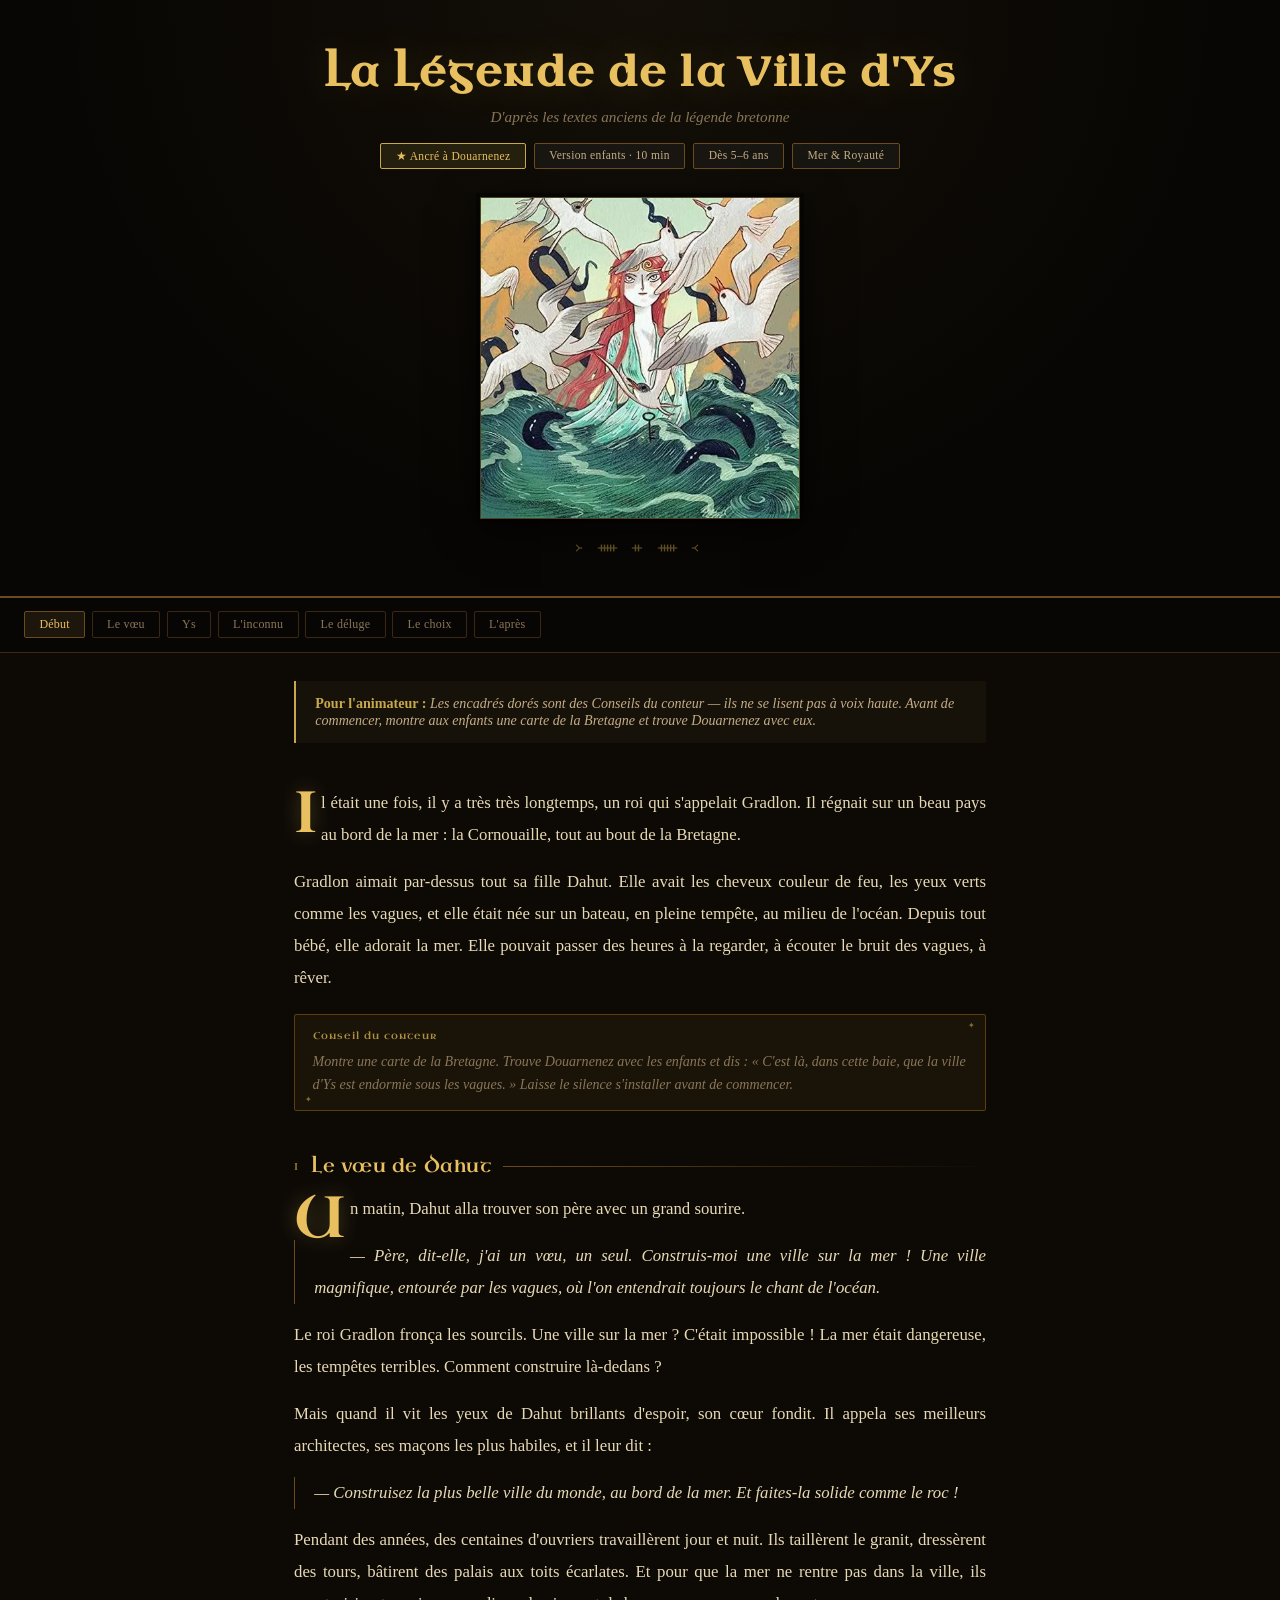
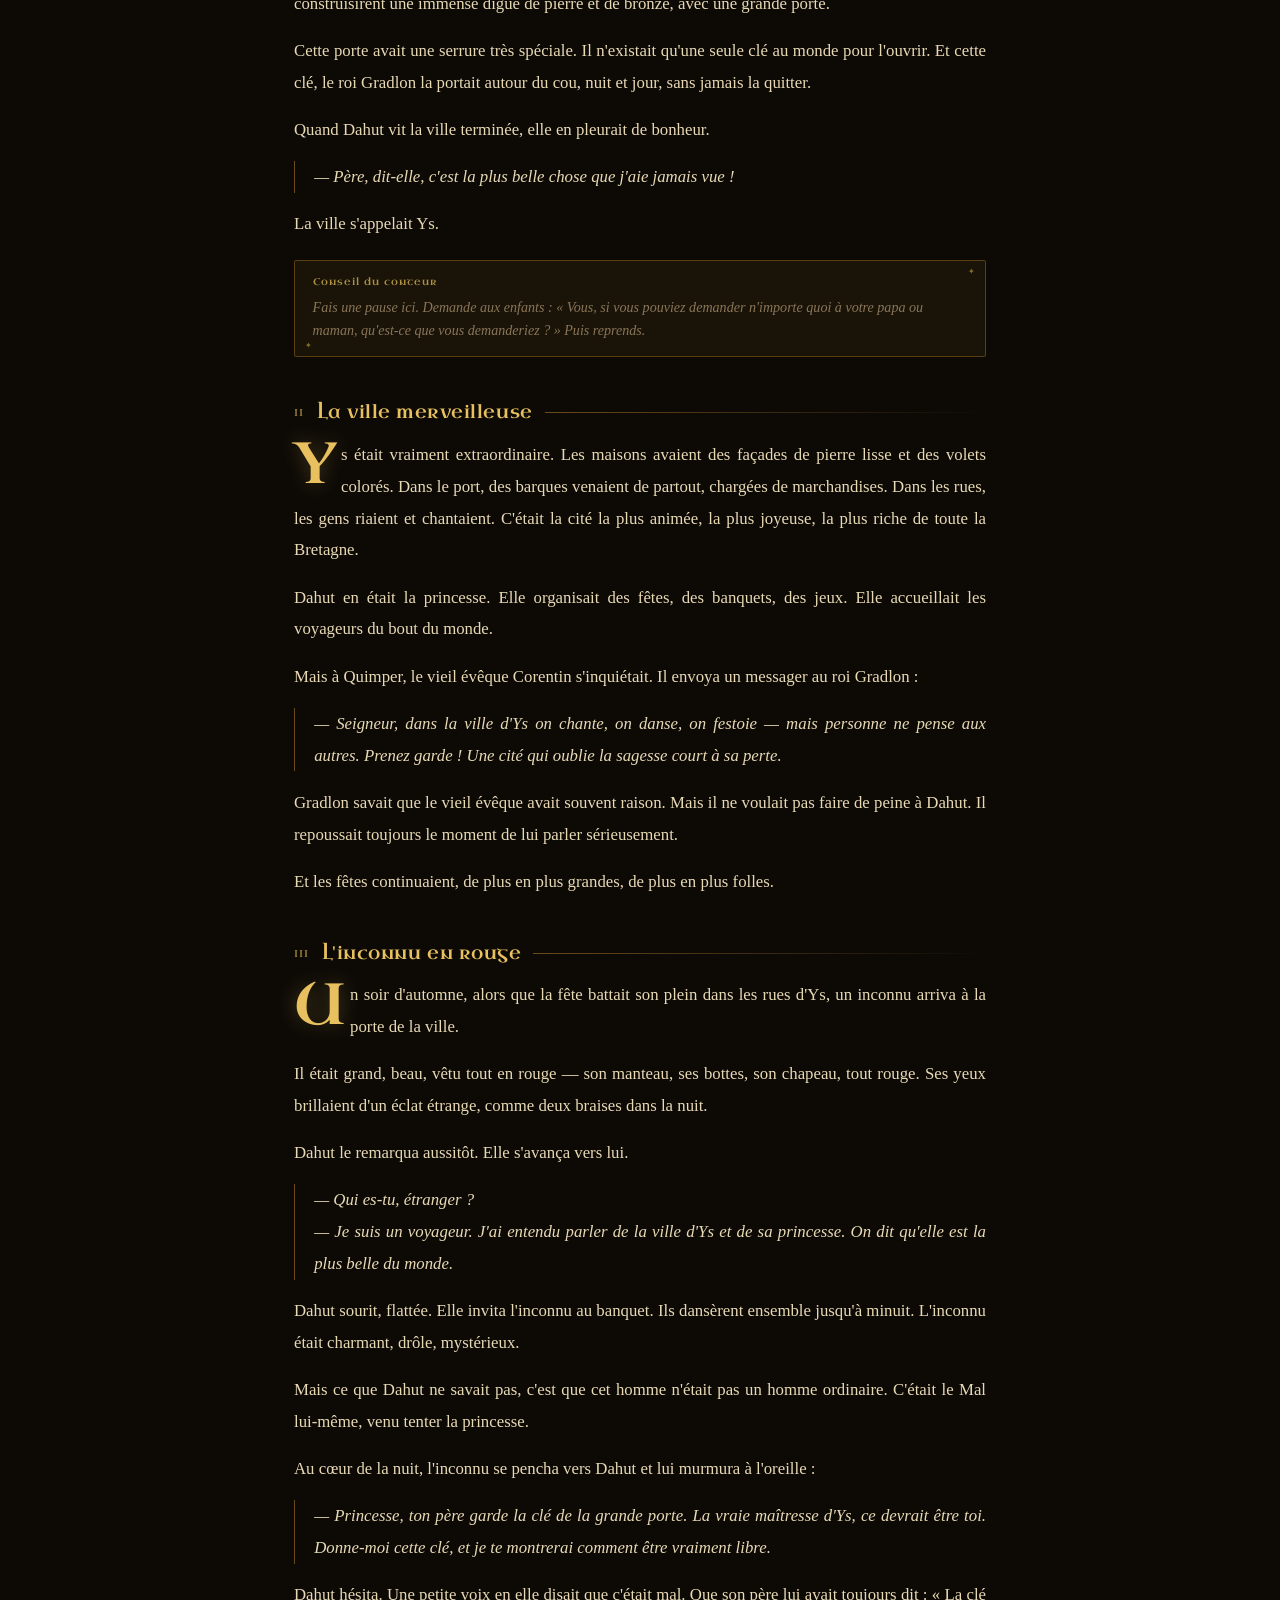
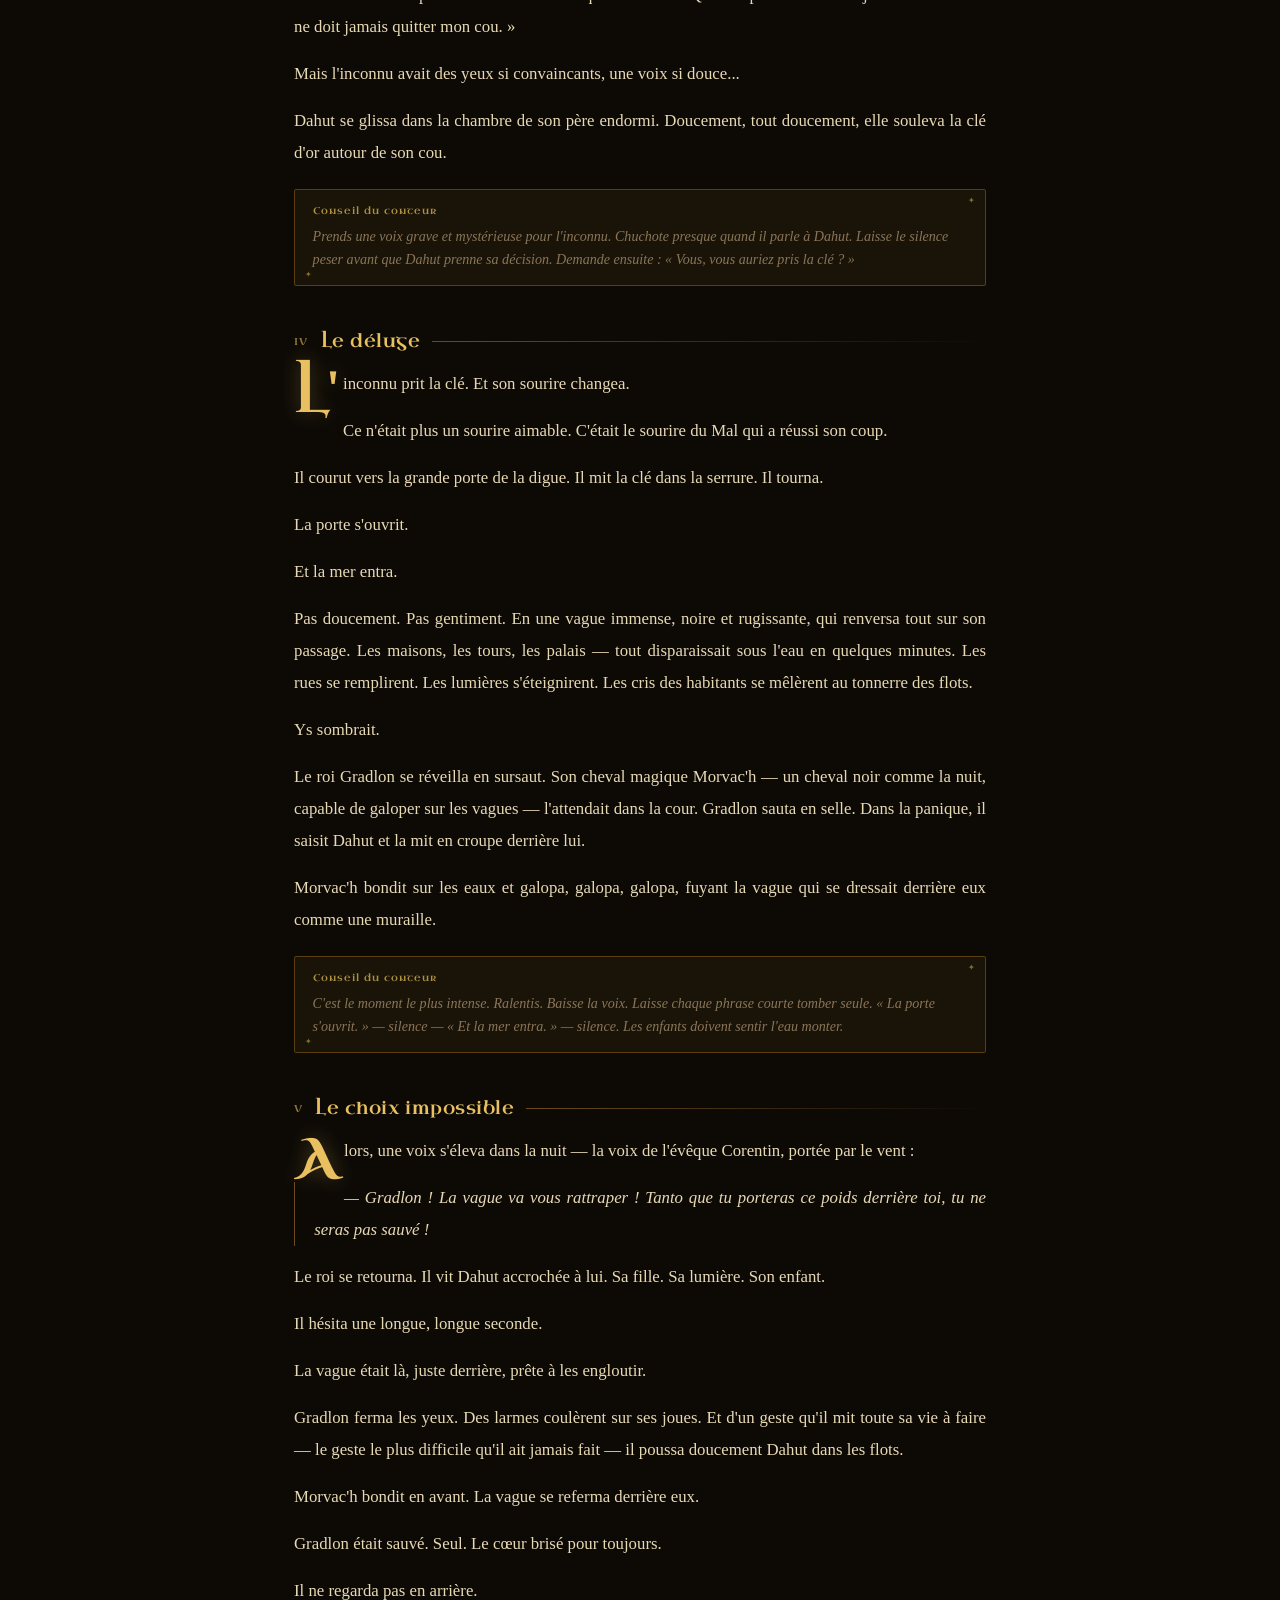
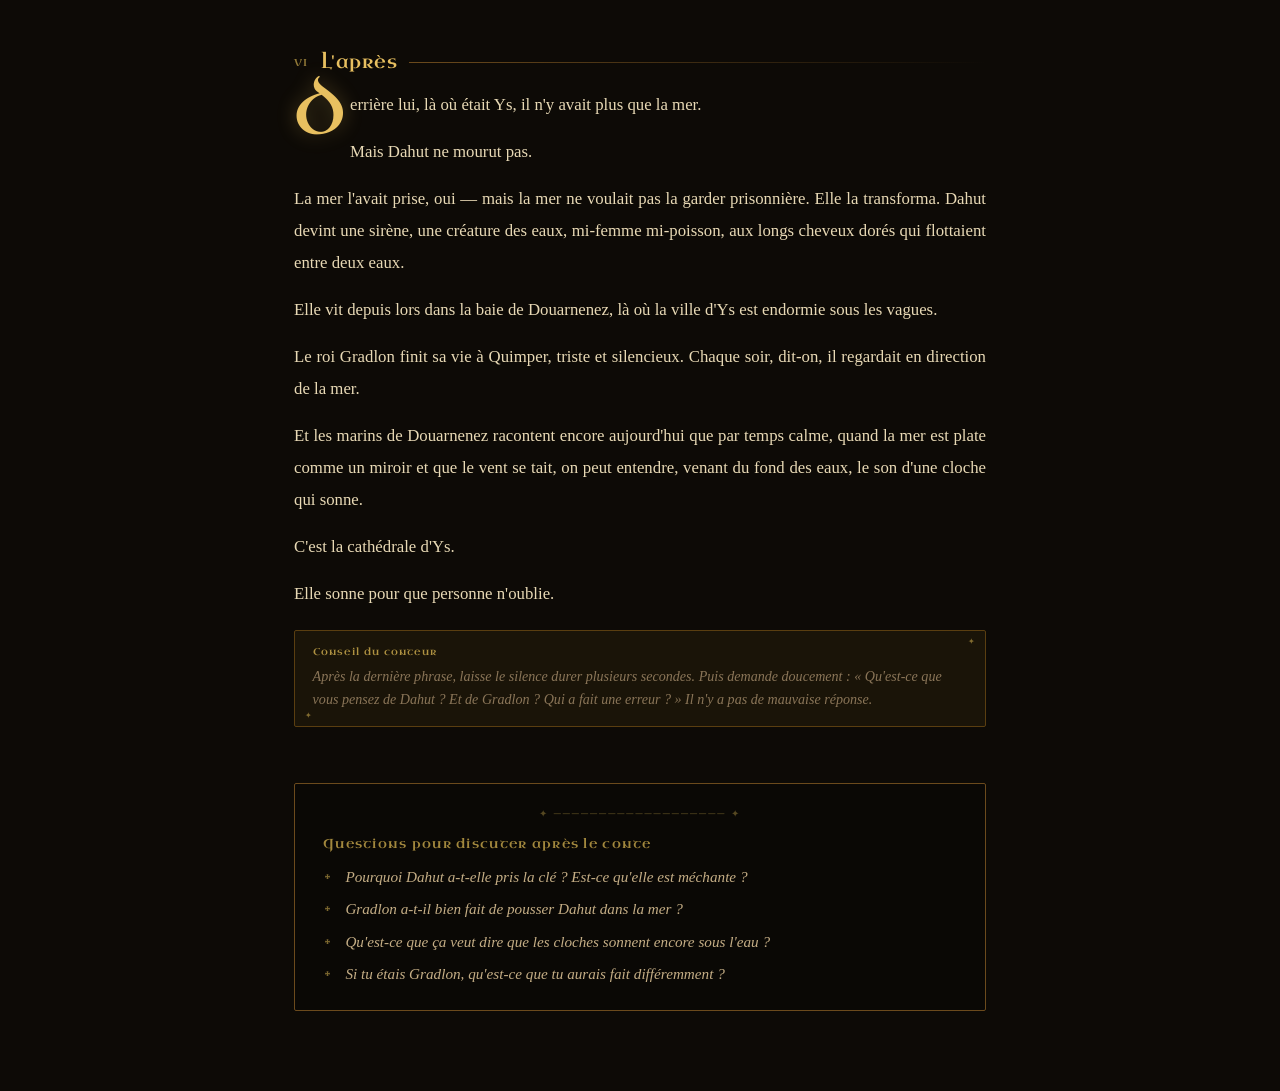
==== cite_ys.html @ 17db757d "rename files" ====
<!DOCTYPE html>
<html lang="fr">
<head>
<meta charset="UTF-8">
<meta name="viewport" content="width=device-width, initial-scale=1.0">
<title>La Légende de la Ville d'Ys — Version enfants</title>
<link rel="stylesheet" href="css/conte.css">
</head>
<body>

<div class="progress-bar" id="progress"></div>

<div class="hero">
  <div class="hero-inner">
    <h1>La Légende de la Ville d'Ys</h1>
    <p class="hero-sub">D'après les textes anciens de la légende bretonne</p>
    <div class="badges">
      <span class="badge local">★ Ancré à Douarnenez</span>
      <span class="badge">Version enfants · 10 min</span>
      <span class="badge">Dès 5–6 ans</span>
      <span class="badge">Mer &amp; Royauté</span>
    </div>
    <img class="hero-illus" src="images/ys.jpg" alt="Dahut, princesse d'Ys">
  </div>
</div>

<nav class="nav-chapitres" id="nav">
  <button class="nav-btn active" onclick="scrollTo(0,0)">Début</button>
  <button class="nav-btn" onclick="scrollToId('ch1')">Le vœu</button>
  <button class="nav-btn" onclick="scrollToId('ch2')">Ys</button>
  <button class="nav-btn" onclick="scrollToId('ch3')">L'inconnu</button>
  <button class="nav-btn" onclick="scrollToId('ch4')">Le déluge</button>
  <button class="nav-btn" onclick="scrollToId('ch5')">Le choix</button>
  <button class="nav-btn" onclick="scrollToId('ch6')">L'après</button>
</nav>

<div class="main">

  <div class="info-anim">
    <strong>Pour l'animateur :</strong> Les encadrés dorés sont des <em>Conseils du conteur</em> — ils ne se lisent pas à voix haute. Avant de commencer, montre aux enfants une carte de la Bretagne et trouve Douarnenez avec eux.
  </div>

  <!-- ── Intro ── -->
  <div class="chapitre" id="ch0">
    <div class="texte">
      <p>Il était une fois, il y a très très longtemps, un roi qui s'appelait Gradlon. Il régnait sur un beau pays au bord de la mer : la Cornouaille, tout au bout de la Bretagne.</p>
      <p>Gradlon aimait par-dessus tout sa fille Dahut. Elle avait les cheveux couleur de feu, les yeux verts comme les vagues, et elle était née sur un bateau, en pleine tempête, au milieu de l'océan. Depuis tout bébé, elle adorait la mer. Elle pouvait passer des heures à la regarder, à écouter le bruit des vagues, à rêver.</p>
    </div>
    <div class="conseil-conteur">
      <div class="conseil-label">Conseil du conteur</div>
      <p class="conseil-texte">Montre une carte de la Bretagne. Trouve Douarnenez avec les enfants et dis : « C'est là, dans cette baie, que la ville d'Ys est endormie sous les vagues. » Laisse le silence s'installer avant de commencer.</p>
    </div>
  </div>

  <!-- ── Ch 1 ── -->
  <div class="chapitre" id="ch1">
    <div class="chapitre-header">
      <span class="chapitre-num">I</span>
      <span class="chapitre-titre">Le vœu de Dahut</span>
      <span class="chapitre-ligne"></span>
    </div>
    <div class="texte">
      <p>Un matin, Dahut alla trouver son père avec un grand sourire.</p>
      <p class="dialogue">— Père, dit-elle, j'ai un vœu, un seul. Construis-moi une ville sur la mer ! Une ville magnifique, entourée par les vagues, où l'on entendrait toujours le chant de l'océan.</p>
      <p>Le roi Gradlon fronça les sourcils. Une ville sur la mer ? C'était impossible ! La mer était dangereuse, les tempêtes terribles. Comment construire là-dedans ?</p>
      <p>Mais quand il vit les yeux de Dahut brillants d'espoir, son cœur fondit. Il appela ses meilleurs architectes, ses maçons les plus habiles, et il leur dit :</p>
      <p class="dialogue">— Construisez la plus belle ville du monde, au bord de la mer. Et faites-la solide comme le roc !</p>
      <p>Pendant des années, des centaines d'ouvriers travaillèrent jour et nuit. Ils taillèrent le granit, dressèrent des tours, bâtirent des palais aux toits écarlates. Et pour que la mer ne rentre pas dans la ville, ils construisirent une immense digue de pierre et de bronze, avec une grande porte.</p>
      <p>Cette porte avait une serrure très spéciale. Il n'existait qu'une seule clé au monde pour l'ouvrir. Et cette clé, le roi Gradlon la portait autour du cou, nuit et jour, sans jamais la quitter.</p>
      <p>Quand Dahut vit la ville terminée, elle en pleurait de bonheur.</p>
      <p class="dialogue">— Père, dit-elle, c'est la plus belle chose que j'aie jamais vue !</p>
      <p>La ville s'appelait Ys.</p>
    </div>
    <div class="conseil-conteur">
      <div class="conseil-label">Conseil du conteur</div>
      <p class="conseil-texte">Fais une pause ici. Demande aux enfants : « Vous, si vous pouviez demander n'importe quoi à votre papa ou maman, qu'est-ce que vous demanderiez ? » Puis reprends.</p>
    </div>
  </div>

  <!-- ── Ch 2 ── -->
  <div class="chapitre" id="ch2">
    <div class="chapitre-header">
      <span class="chapitre-num">II</span>
      <span class="chapitre-titre">La ville merveilleuse</span>
      <span class="chapitre-ligne"></span>
    </div>
    <div class="texte">
      <p>Ys était vraiment extraordinaire. Les maisons avaient des façades de pierre lisse et des volets colorés. Dans le port, des barques venaient de partout, chargées de marchandises. Dans les rues, les gens riaient et chantaient. C'était la cité la plus animée, la plus joyeuse, la plus riche de toute la Bretagne.</p>
      <p>Dahut en était la princesse. Elle organisait des fêtes, des banquets, des jeux. Elle accueillait les voyageurs du bout du monde.</p>
      <p>Mais à Quimper, le vieil évêque Corentin s'inquiétait. Il envoya un messager au roi Gradlon :</p>
      <p class="dialogue">— Seigneur, dans la ville d'Ys on chante, on danse, on festoie — mais personne ne pense aux autres. Prenez garde ! Une cité qui oublie la sagesse court à sa perte.</p>
      <p>Gradlon savait que le vieil évêque avait souvent raison. Mais il ne voulait pas faire de peine à Dahut. Il repoussait toujours le moment de lui parler sérieusement.</p>
      <p>Et les fêtes continuaient, de plus en plus grandes, de plus en plus folles.</p>
    </div>
  </div>

  <!-- ── Ch 3 ── -->
  <div class="chapitre" id="ch3">
    <div class="chapitre-header">
      <span class="chapitre-num">III</span>
      <span class="chapitre-titre">L'inconnu en rouge</span>
      <span class="chapitre-ligne"></span>
    </div>
    <div class="texte">
      <p>Un soir d'automne, alors que la fête battait son plein dans les rues d'Ys, un inconnu arriva à la porte de la ville.</p>
      <p>Il était grand, beau, vêtu tout en rouge — son manteau, ses bottes, son chapeau, tout rouge. Ses yeux brillaient d'un éclat étrange, comme deux braises dans la nuit.</p>
      <p>Dahut le remarqua aussitôt. Elle s'avança vers lui.</p>
      <p class="dialogue">— Qui es-tu, étranger ?<br>— Je suis un voyageur. J'ai entendu parler de la ville d'Ys et de sa princesse. On dit qu'elle est la plus belle du monde.</p>
      <p>Dahut sourit, flattée. Elle invita l'inconnu au banquet. Ils dansèrent ensemble jusqu'à minuit. L'inconnu était charmant, drôle, mystérieux.</p>
      <p>Mais ce que Dahut ne savait pas, c'est que cet homme n'était pas un homme ordinaire. C'était le Mal lui-même, venu tenter la princesse.</p>
      <p>Au cœur de la nuit, l'inconnu se pencha vers Dahut et lui murmura à l'oreille :</p>
      <p class="dialogue">— Princesse, ton père garde la clé de la grande porte. La vraie maîtresse d'Ys, ce devrait être toi. Donne-moi cette clé, et je te montrerai comment être vraiment libre.</p>
      <p>Dahut hésita. Une petite voix en elle disait que c'était mal. Que son père lui avait toujours dit : « La clé ne doit jamais quitter mon cou. »</p>
      <p>Mais l'inconnu avait des yeux si convaincants, une voix si douce...</p>
      <p>Dahut se glissa dans la chambre de son père endormi. Doucement, tout doucement, elle souleva la clé d'or autour de son cou.</p>
    </div>
    <div class="conseil-conteur">
      <div class="conseil-label">Conseil du conteur</div>
      <p class="conseil-texte">Prends une voix grave et mystérieuse pour l'inconnu. Chuchote presque quand il parle à Dahut. Laisse le silence peser avant que Dahut prenne sa décision. Demande ensuite : « Vous, vous auriez pris la clé ? »</p>
    </div>
  </div>

  <!-- ── Ch 4 ── -->
  <div class="chapitre" id="ch4">
    <div class="chapitre-header">
      <span class="chapitre-num">IV</span>
      <span class="chapitre-titre">Le déluge</span>
      <span class="chapitre-ligne"></span>
    </div>
    <div class="texte">
      <p>L'inconnu prit la clé. Et son sourire changea.</p>
      <p>Ce n'était plus un sourire aimable. C'était le sourire du Mal qui a réussi son coup.</p>
      <p>Il courut vers la grande porte de la digue. Il mit la clé dans la serrure. Il tourna.</p>
      <p>La porte s'ouvrit.</p>
      <p>Et la mer entra.</p>
      <p>Pas doucement. Pas gentiment. En une vague immense, noire et rugissante, qui renversa tout sur son passage. Les maisons, les tours, les palais — tout disparaissait sous l'eau en quelques minutes. Les rues se remplirent. Les lumières s'éteignirent. Les cris des habitants se mêlèrent au tonnerre des flots.</p>
      <p>Ys sombrait.</p>
      <p>Le roi Gradlon se réveilla en sursaut. Son cheval magique Morvac'h — un cheval noir comme la nuit, capable de galoper sur les vagues — l'attendait dans la cour. Gradlon sauta en selle. Dans la panique, il saisit Dahut et la mit en croupe derrière lui.</p>
      <p>Morvac'h bondit sur les eaux et galopa, galopa, galopa, fuyant la vague qui se dressait derrière eux comme une muraille.</p>
    </div>
    <div class="conseil-conteur">
      <div class="conseil-label">Conseil du conteur</div>
      <p class="conseil-texte">C'est le moment le plus intense. Ralentis. Baisse la voix. Laisse chaque phrase courte tomber seule. « La porte s'ouvrit. » — silence — « Et la mer entra. » — silence. Les enfants doivent sentir l'eau monter.</p>
    </div>
  </div>

  <!-- ── Ch 5 ── -->
  <div class="chapitre" id="ch5">
    <div class="chapitre-header">
      <span class="chapitre-num">V</span>
      <span class="chapitre-titre">Le choix impossible</span>
      <span class="chapitre-ligne"></span>
    </div>
    <div class="texte">
      <p>Alors, une voix s'éleva dans la nuit — la voix de l'évêque Corentin, portée par le vent :</p>
      <p class="dialogue">— Gradlon ! La vague va vous rattraper ! Tanto que tu porteras ce poids derrière toi, tu ne seras pas sauvé !</p>
      <p>Le roi se retourna. Il vit Dahut accrochée à lui. Sa fille. Sa lumière. Son enfant.</p>
      <p>Il hésita une longue, longue seconde.</p>
      <p>La vague était là, juste derrière, prête à les engloutir.</p>
      <p>Gradlon ferma les yeux. Des larmes coulèrent sur ses joues. Et d'un geste qu'il mit toute sa vie à faire — le geste le plus difficile qu'il ait jamais fait — il poussa doucement Dahut dans les flots.</p>
      <p>Morvac'h bondit en avant. La vague se referma derrière eux.</p>
      <p>Gradlon était sauvé. Seul. Le cœur brisé pour toujours.</p>
      <p>Il ne regarda pas en arrière.</p>
    </div>
  </div>

  <!-- ── Ch 6 ── -->
  <div class="chapitre" id="ch6">
    <div class="chapitre-header">
      <span class="chapitre-num">VI</span>
      <span class="chapitre-titre">L'après</span>
      <span class="chapitre-ligne"></span>
    </div>
    <div class="texte">
      <p>Derrière lui, là où était Ys, il n'y avait plus que la mer.</p>
      <p>Mais Dahut ne mourut pas.</p>
      <p>La mer l'avait prise, oui — mais la mer ne voulait pas la garder prisonnière. Elle la transforma. Dahut devint une sirène, une créature des eaux, mi-femme mi-poisson, aux longs cheveux dorés qui flottaient entre deux eaux.</p>
      <p>Elle vit depuis lors dans la baie de Douarnenez, là où la ville d'Ys est endormie sous les vagues.</p>
      <p>Le roi Gradlon finit sa vie à Quimper, triste et silencieux. Chaque soir, dit-on, il regardait en direction de la mer.</p>
      <p>Et les marins de Douarnenez racontent encore aujourd'hui que par temps calme, quand la mer est plate comme un miroir et que le vent se tait, on peut entendre, venant du fond des eaux, le son d'une cloche qui sonne.</p>
      <p>C'est la cathédrale d'Ys.</p>
      <p>Elle sonne pour que personne n'oublie.</p>
    </div>
    <div class="conseil-conteur">
      <div class="conseil-label">Conseil du conteur</div>
      <p class="conseil-texte">Après la dernière phrase, laisse le silence durer plusieurs secondes. Puis demande doucement : « Qu'est-ce que vous pensez de Dahut ? Et de Gradlon ? Qui a fait une erreur ? » Il n'y a pas de mauvaise réponse.</p>
    </div>
  </div>

  <!-- ── Questions ── -->
  <div class="fin-bloc">
    <div class="fin-titre">Questions pour discuter après le conte</div>
    <ul class="fin-questions">
      <li>Pourquoi Dahut a-t-elle pris la clé ? Est-ce qu'elle est méchante ?</li>
      <li>Gradlon a-t-il bien fait de pousser Dahut dans la mer ?</li>
      <li>Qu'est-ce que ça veut dire que les cloches sonnent encore sous l'eau ?</li>
      <li>Si tu étais Gradlon, qu'est-ce que tu aurais fait différemment ?</li>
    </ul>
  </div>

</div>

<script>
  // Barre de progression
  window.addEventListener('scroll', () => {
    const el = document.documentElement;
    const pct = el.scrollTop / (el.scrollHeight - el.clientHeight) * 100;
    document.getElementById('progress').style.width = pct + '%';
  });

  // Apparition des chapitres au scroll
  const obs = new IntersectionObserver(entries => {
    entries.forEach(e => { if (e.isIntersecting) e.target.classList.add('visible'); });
  }, { threshold: 0.1 });
  document.querySelectorAll('.chapitre').forEach(el => obs.observe(el));

  // Navigation
  function scrollToId(id) {
    document.getElementById(id)?.scrollIntoView({ behavior: 'smooth', block: 'start' });
  }

  // Mise en surbrillance du chapitre actif dans la nav
  const chapitres = document.querySelectorAll('.chapitre');
  const navBtns = document.querySelectorAll('.nav-btn');
  const chapIds = ['ch0','ch1','ch2','ch3','ch4','ch5','ch6'];

  window.addEventListener('scroll', () => {
    let current = 0;
    chapitres.forEach((ch, i) => {
      if (ch.getBoundingClientRect().top < window.innerHeight / 2) current = i;
    });
    navBtns.forEach((b, i) => b.classList.toggle('active', i === current));
  });
</script>
</body>
</html>
---- css/conte.css ----
@import url('https://fonts.googleapis.com/css2?family=Uncial+Antiqua&family=IM+Fell+English:ital@0;1&display=swap');

:root {
  --fond:        #0D0A06;
  --fond-page:   #13100B;
  --parchemin:   #E8D9B5;
  --parchemin-2: #C4AD85;
  --parchemin-3: #8A7558;
  --or:          #C9A84C;
  --or-vif:      #E8C060;
  --rouge:       #8B2222;
  --bordure:     #3A2810;
  --bordure-or:  #6B4A1C;
  --conseil-fond:#1A1408;
  --conseil-bord:#5A3E10;
}

* { box-sizing: border-box; margin: 0; padding: 0; }

body {
  font-family: 'IM Fell English', Georgia, serif;
  background: var(--fond);
  color: var(--parchemin);
  min-height: 100vh;
}

/* ── En-tête / Hero ── */
.hero {
  background: #080604;
  padding: 3rem 2rem 2.5rem;
  text-align: center;
  position: relative;
  border-bottom: 2px solid var(--bordure-or);
}
.hero::before {
  content: '';
  position: absolute;
  inset: 0;
  background:
    radial-gradient(ellipse at 50% 0%, rgba(201,168,76,0.06) 0%, transparent 65%);
  pointer-events: none;
}
.hero::after {
  content: '᚛ ᚔ ᚑ ᚔ ᚜';
  display: block;
  margin-top: 1.25rem;
  font-size: 14px;
  letter-spacing: 6px;
  color: var(--or);
  opacity: 0.5;
}
.hero-inner { position: relative; z-index: 1; }
.hero h1 {
  font-family: 'Uncial Antiqua', serif;
  font-size: clamp(1.5rem, 4vw, 2.5rem);
  color: var(--or-vif);
  letter-spacing: 0.06em;
  line-height: 1.25;
  margin-bottom: .6rem;
  text-shadow: 0 0 40px rgba(232,192,96,0.2);
}
.hero-sub {
  font-family: 'IM Fell English', serif;
  font-style: italic;
  font-size: .95rem;
  color: var(--parchemin-3);
  margin-bottom: 1.1rem;
}
.badges {
  display: flex;
  gap: .5rem;
  justify-content: center;
  flex-wrap: wrap;
}
.badge {
  font-family: 'IM Fell English', serif;
  font-size: .72rem;
  padding: .3rem .9rem;
  border-radius: 2px;
  background: rgba(255,255,255,0.04);
  color: var(--parchemin-2);
  border: 1px solid var(--bordure-or);
  letter-spacing: 0.03em;
}
.badge.local {
  background: rgba(201,168,76,0.12);
  border-color: var(--or);
  color: var(--or-vif);
}

/* ── Illustration hero ── */
.hero-illus {
  display: block;
  width: min(320px, 80vw);
  margin: 1.75rem auto 0;
  border: 1px solid rgba(201,168,76,0.35);
  box-shadow: 0 8px 40px rgba(0,0,0,0.7), 0 0 0 4px rgba(0,0,0,0.4);
}

/* ── Navigation chapitres ── */
.nav-chapitres {
  display: flex;
  gap: .4rem;
  padding: .85rem 1.5rem;
  overflow-x: auto;
  background: #080604;
  border-bottom: 1px solid var(--bordure);
  scrollbar-width: none;
}
.nav-chapitres::-webkit-scrollbar { display: none; }
.nav-btn {
  flex-shrink: 0;
  font-family: 'IM Fell English', serif;
  font-size: .75rem;
  padding: .3rem .9rem;
  border: 1px solid var(--bordure);
  border-radius: 2px;
  background: transparent;
  color: var(--parchemin-3);
  cursor: pointer;
  transition: all .2s;
  white-space: nowrap;
  letter-spacing: 0.02em;
}
.nav-btn:hover, .nav-btn.active {
  background: rgba(201,168,76,0.1);
  color: var(--or-vif);
  border-color: var(--bordure-or);
}

/* ── Contenu ── */
.main {
  max-width: 740px;
  margin: 0 auto;
  padding: 0 1.5rem 5rem;
}

/* ── Info animateur ── */
.info-anim {
  margin: 1.75rem 0;
  padding: .9rem 1.2rem;
  background: rgba(201,168,76,0.05);
  border-left: 2px solid var(--or);
  font-size: .88rem;
  color: var(--parchemin-2);
  font-style: italic;
}
.info-anim strong { font-style: normal; color: var(--or); font-weight: 600; }

/* ── Chapitres ── */
.chapitre {
  margin-top: 2.75rem;
  scroll-margin-top: 1rem;
  opacity: 0;
  transform: translateY(14px);
  transition: opacity .55s ease, transform .55s ease;
}
.chapitre.visible { opacity: 1; transform: translateY(0); }

.chapitre-header {
  display: flex;
  align-items: center;
  gap: .75rem;
  margin-bottom: .9rem;
}
.chapitre-num {
  font-family: 'Uncial Antiqua', serif;
  font-size: .65rem;
  color: var(--or);
  letter-spacing: .12em;
  text-transform: uppercase;
  white-space: nowrap;
  opacity: 0.7;
}
.chapitre-titre {
  font-family: 'Uncial Antiqua', serif;
  font-size: 1.1rem;
  color: var(--or-vif);
  letter-spacing: .03em;
}
.chapitre-ligne {
  flex: 1;
  height: 1px;
  background: linear-gradient(to right, var(--bordure-or), transparent);
}

/* ── Texte du conte ── */
.texte p {
  font-size: 1.05rem;
  line-height: 1.9;
  color: var(--parchemin);
  margin-bottom: .95rem;
  text-align: justify;
}
.texte p:first-child::first-letter {
  float: left;
  font-family: 'Uncial Antiqua', serif;
  font-size: 3.6rem;
  line-height: .75;
  color: var(--or-vif);
  margin-right: .07em;
  margin-top: .08em;
  text-shadow: 0 0 20px rgba(232,192,96,0.3);
}
.dialogue {
  padding-left: 1.2rem;
  border-left: 1px solid var(--bordure-or);
  font-style: italic;
  color: var(--parchemin-2);
  margin: .4rem 0;
}

/* ── Conseil du conteur ── */
.conseil-conteur {
  margin: 1.25rem 0 .5rem;
  padding: .9rem 1.1rem;
  background: var(--conseil-fond);
  border: 1px solid var(--conseil-bord);
  border-radius: 2px;
  position: relative;
}
.conseil-conteur::before,
.conseil-conteur::after {
  content: '✦';
  position: absolute;
  color: var(--or);
  font-size: 8px;
  opacity: 0.6;
}
.conseil-conteur::before { top: 6px; right: 10px; }
.conseil-conteur::after  { bottom: 6px; left: 10px; }

.conseil-label {
  font-family: 'Uncial Antiqua', serif;
  font-size: .65rem;
  letter-spacing: .1em;
  color: var(--or);
  margin-bottom: .45rem;
  opacity: 0.85;
}
.conseil-texte {
  font-size: .88rem;
  line-height: 1.65;
  color: var(--parchemin-3);
  font-style: italic;
}

/* ── Fin / questions ── */
.fin-bloc {
  margin-top: 3.5rem;
  padding: 1.5rem 1.75rem;
  background: #0A0805;
  border: 1px solid var(--bordure-or);
  border-radius: 2px;
  position: relative;
}
.fin-bloc::before {
  content: '✦ ─────────────────── ✦';
  display: block;
  text-align: center;
  color: var(--or);
  font-size: 10px;
  letter-spacing: 2px;
  opacity: 0.4;
  margin-bottom: 1rem;
}
.fin-titre {
  font-family: 'Uncial Antiqua', serif;
  font-size: .8rem;
  letter-spacing: .1em;
  color: var(--or);
  margin-bottom: .8rem;
  opacity: 0.8;
}
.fin-questions {
  list-style: none;
  display: flex;
  flex-direction: column;
  gap: .55rem;
}
.fin-questions li {
  font-size: .95rem;
  line-height: 1.55;
  padding-left: 1.4rem;
  position: relative;
  color: var(--parchemin-2);
  font-style: italic;
}
.fin-questions li::before {
  content: '᛭';
  position: absolute;
  left: 0;
  color: var(--or);
  opacity: 0.6;
  font-style: normal;
}

/* ── Barre de progression ── */
.progress-bar {
  position: fixed;
  top: 0; left: 0;
  height: 2px;
  background: linear-gradient(to right, var(--bordure-or), var(--or-vif), var(--bordure-or));
  transition: width .1s;
  z-index: 100;
}
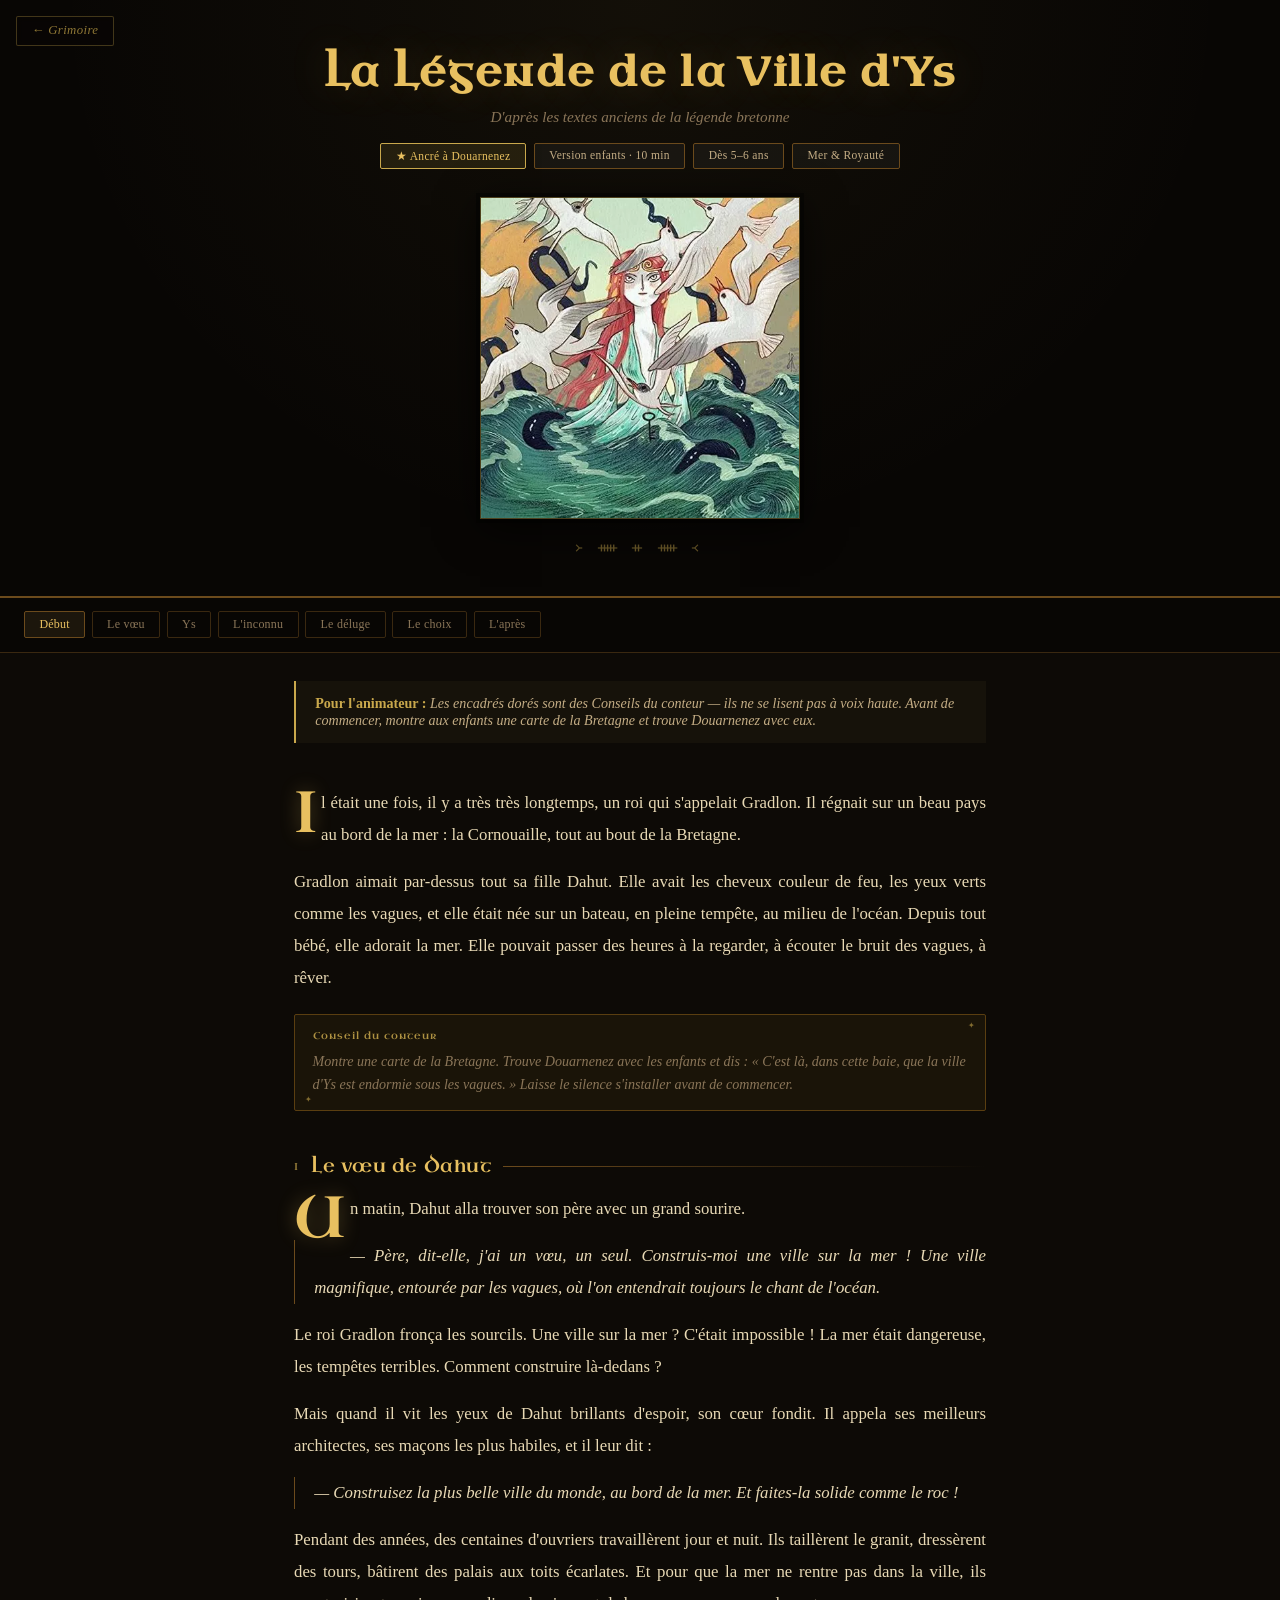
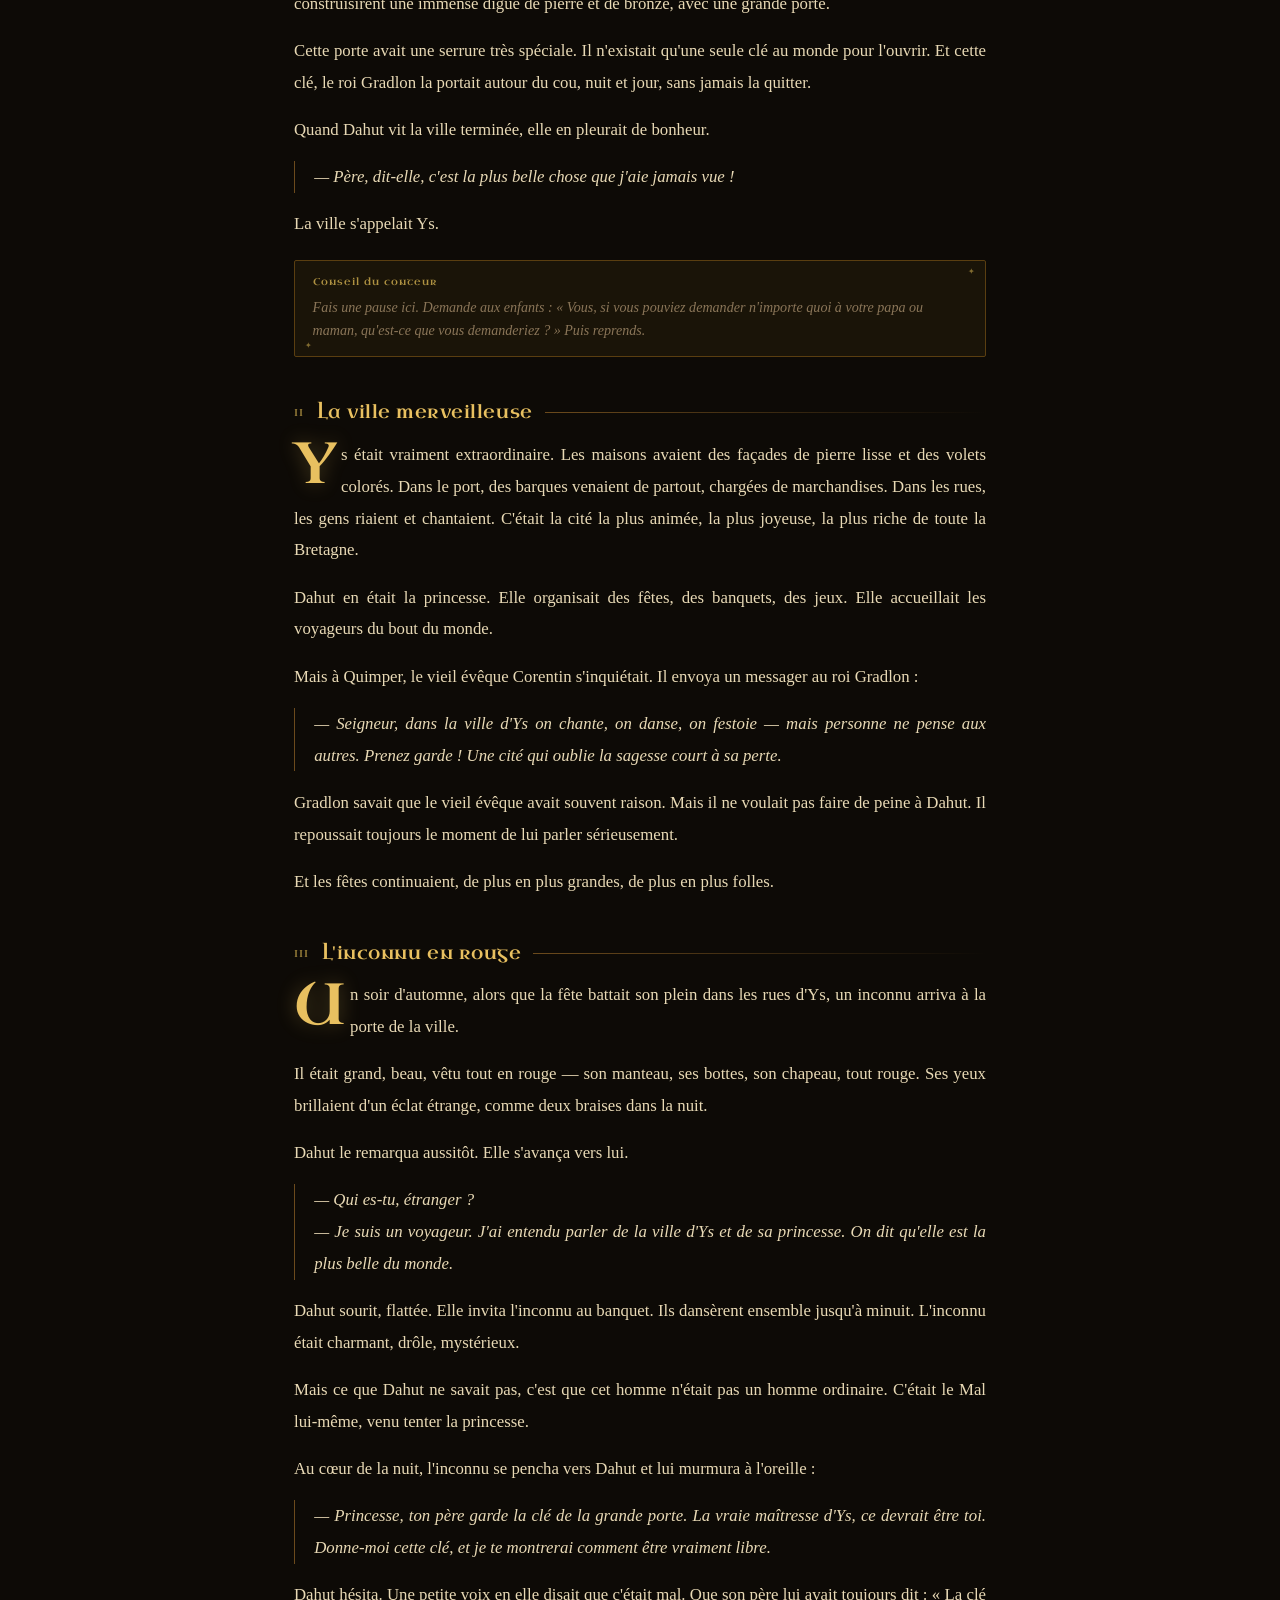
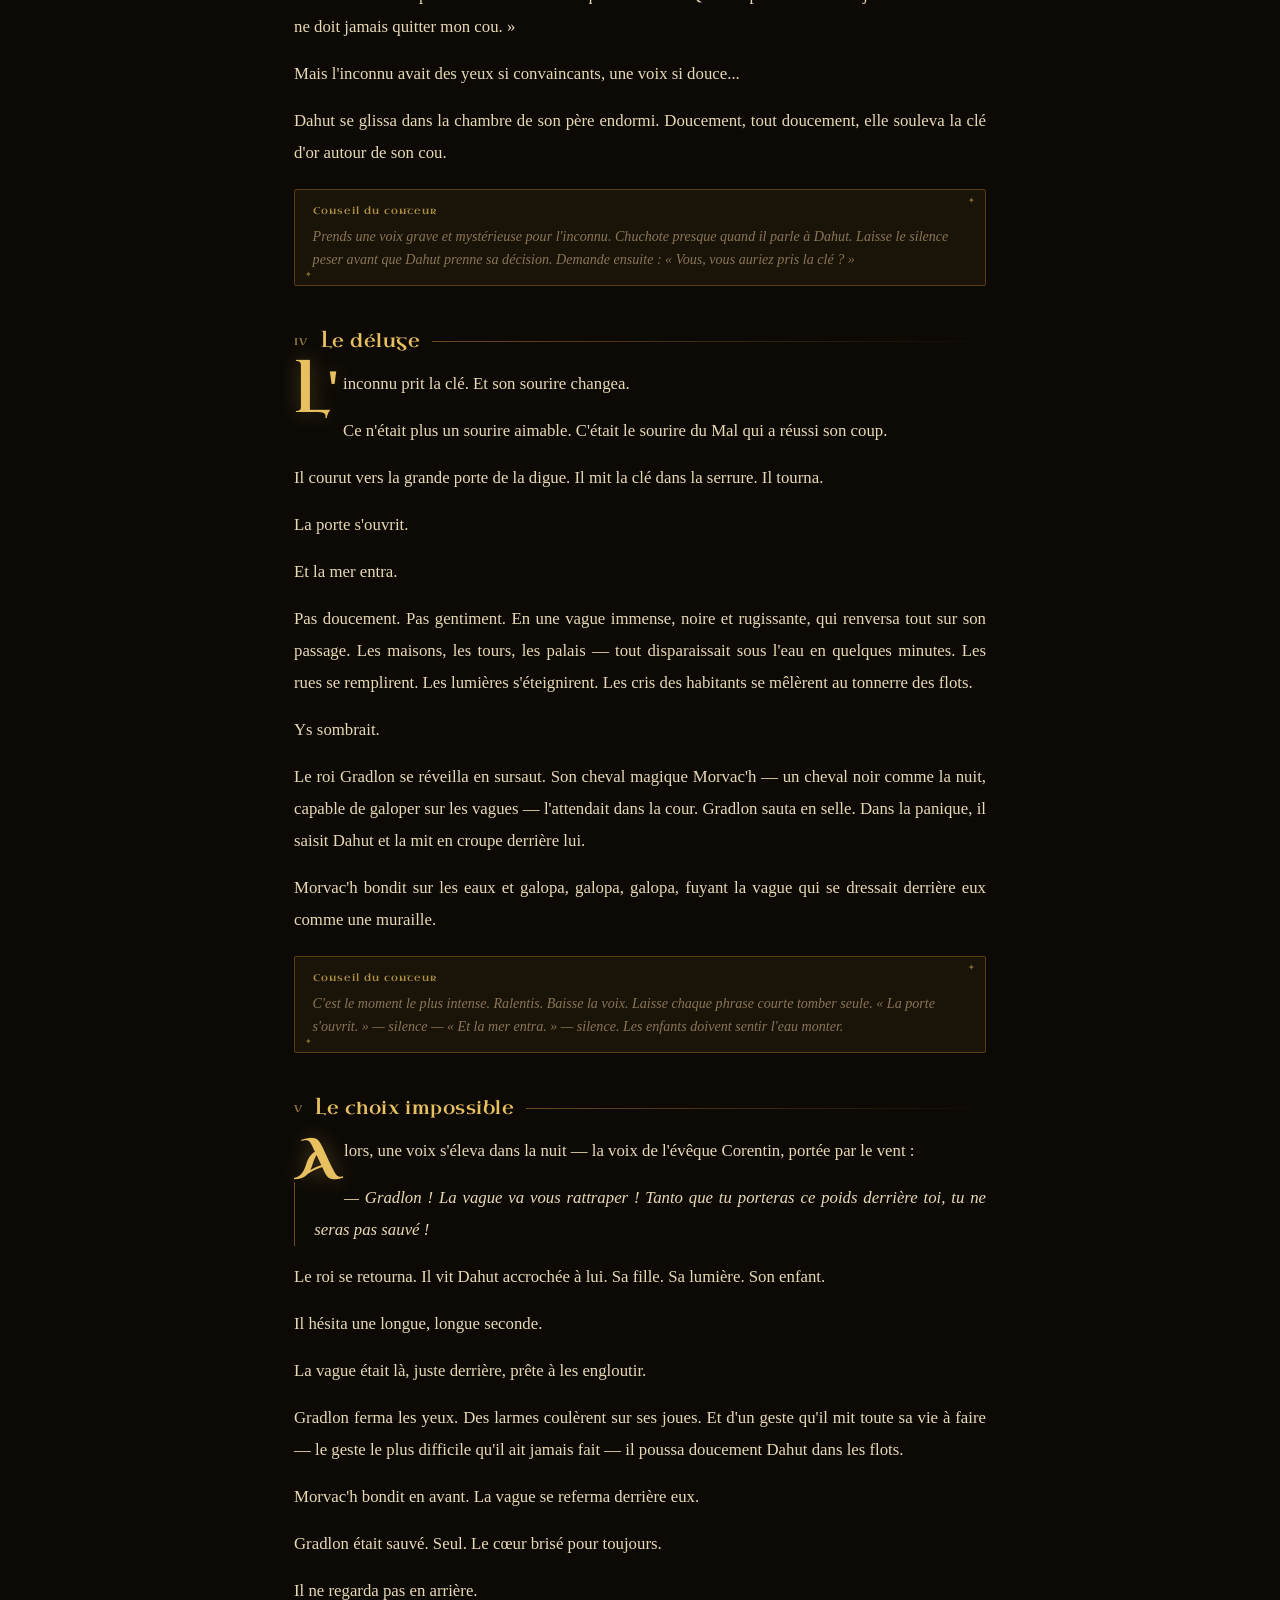
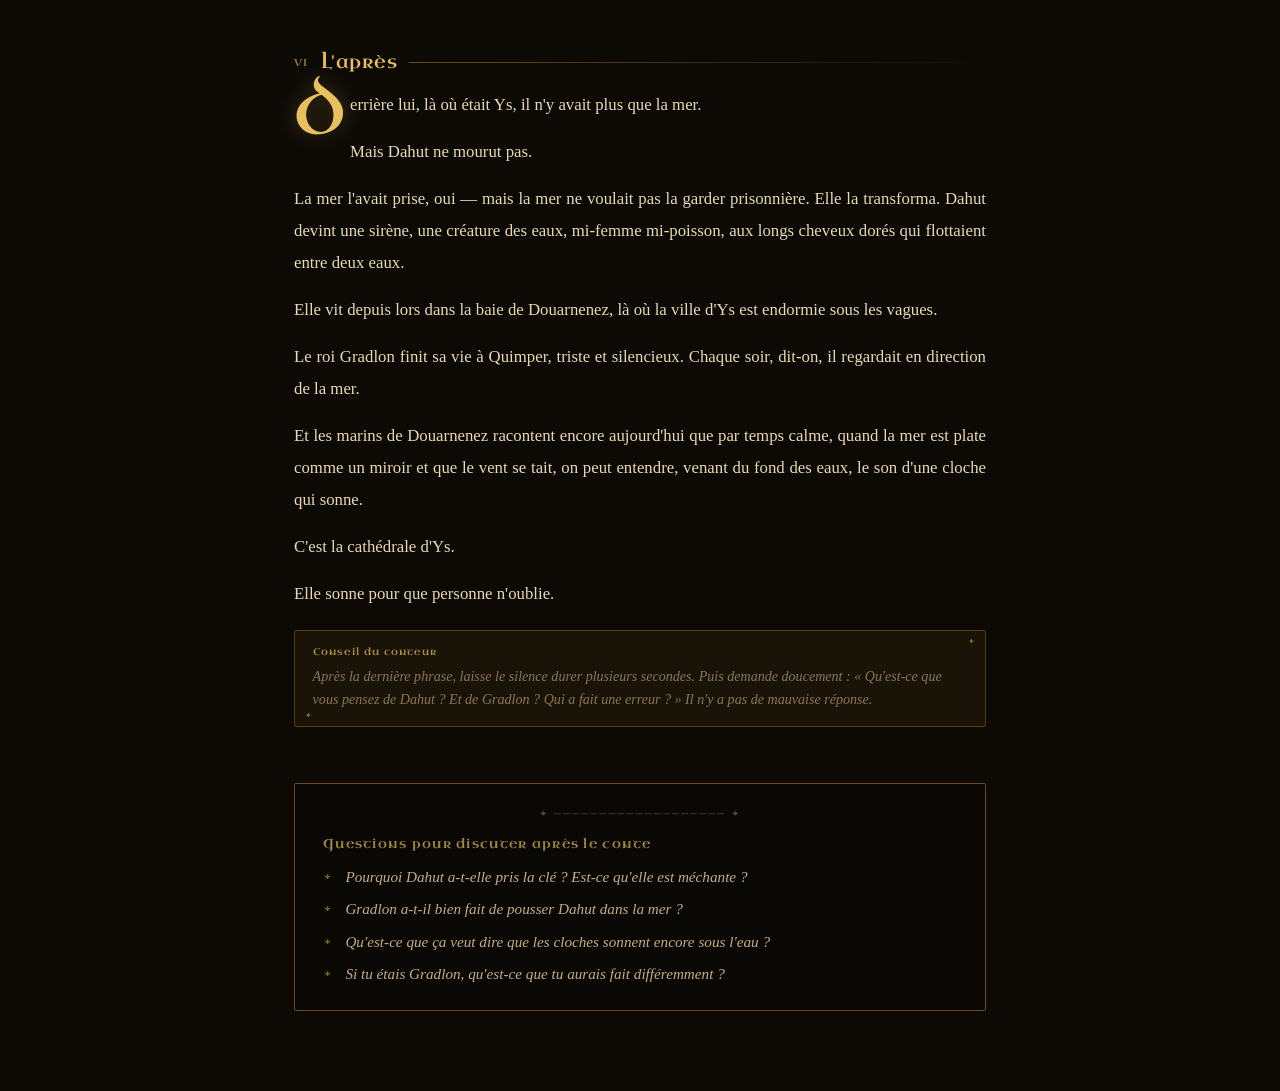
==== commit aba903d4: "Ajout bouton retour vers le grimoire sur toutes les pages de contes Co-Authored-By: Claude Sonnet 4." ====
--- a/cite_ys.html
+++ b/cite_ys.html
@@ -3,11 +3,12 @@
 <head>
 <meta charset="UTF-8">
 <meta name="viewport" content="width=device-width, initial-scale=1.0">
-<title>La Légende de la Ville d'Ys — Version enfants</title>
+<title>La Légende de la Ville d'Ys</title>
 <link rel="stylesheet" href="css/conte.css">
 </head>
 <body>
 
+<a class="btn-retour" href="index.html">← Grimoire</a>
 <div class="progress-bar" id="progress"></div>
 
 <div class="hero">
--- a/css/conte.css
+++ b/css/conte.css
@@ -88,6 +88,32 @@
   color: var(--or-vif);
 }
 
+/* ── Bouton retour ── */
+.btn-retour {
+  display: inline-block;
+  position: fixed;
+  top: 1rem;
+  left: 1rem;
+  z-index: 50;
+  font-family: 'IM Fell English', serif;
+  font-size: .8rem;
+  font-style: italic;
+  color: rgba(201,168,76,0.7);
+  text-decoration: none;
+  padding: .4rem .9rem;
+  border: 1px solid rgba(201,168,76,0.3);
+  border-radius: 2px;
+  background: rgba(8,6,4,0.75);
+  backdrop-filter: blur(4px);
+  letter-spacing: 0.03em;
+  transition: all .2s;
+}
+.btn-retour:hover {
+  color: var(--or-vif);
+  border-color: var(--or);
+  background: rgba(8,6,4,0.9);
+}
+
 /* ── Illustration hero ── */
 .hero-illus {
   display: block;
